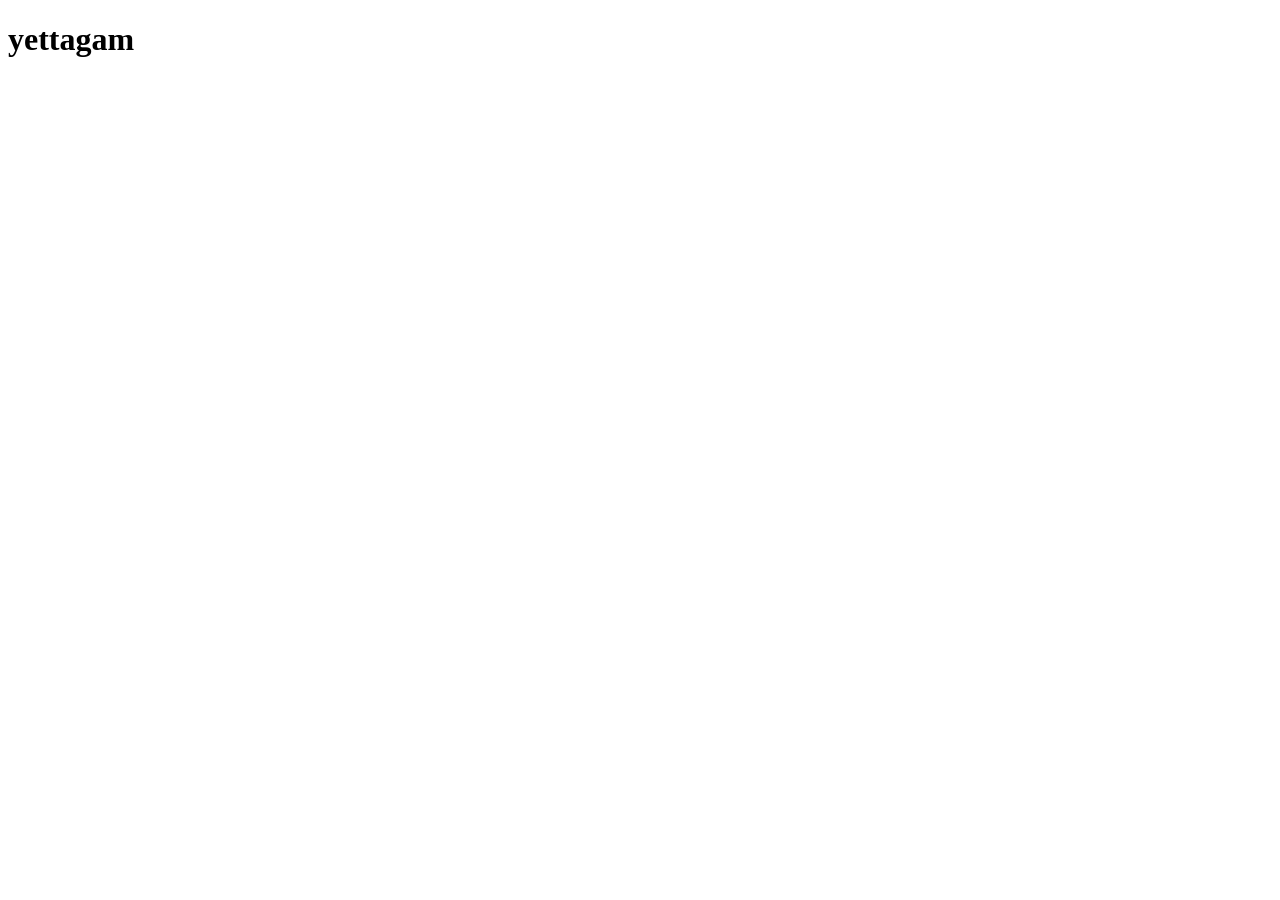
==== index.html @ 020e7e5c "feat: add core infrastructure, schema hosting, and app engine config" ====
<!DOCTYPE html>
<html lang="en">
<head>
  <meta charset="UTF-8">
  <meta name="viewport" content="width=device-width, initial-scale=1.0">
  <title>yettagam</title>
  <link rel="icon" type="image/svg+xml" href="/static/logos/favicon.svg">
</head>
<body>
  <h1>yettagam</h1>
</body>
</html>
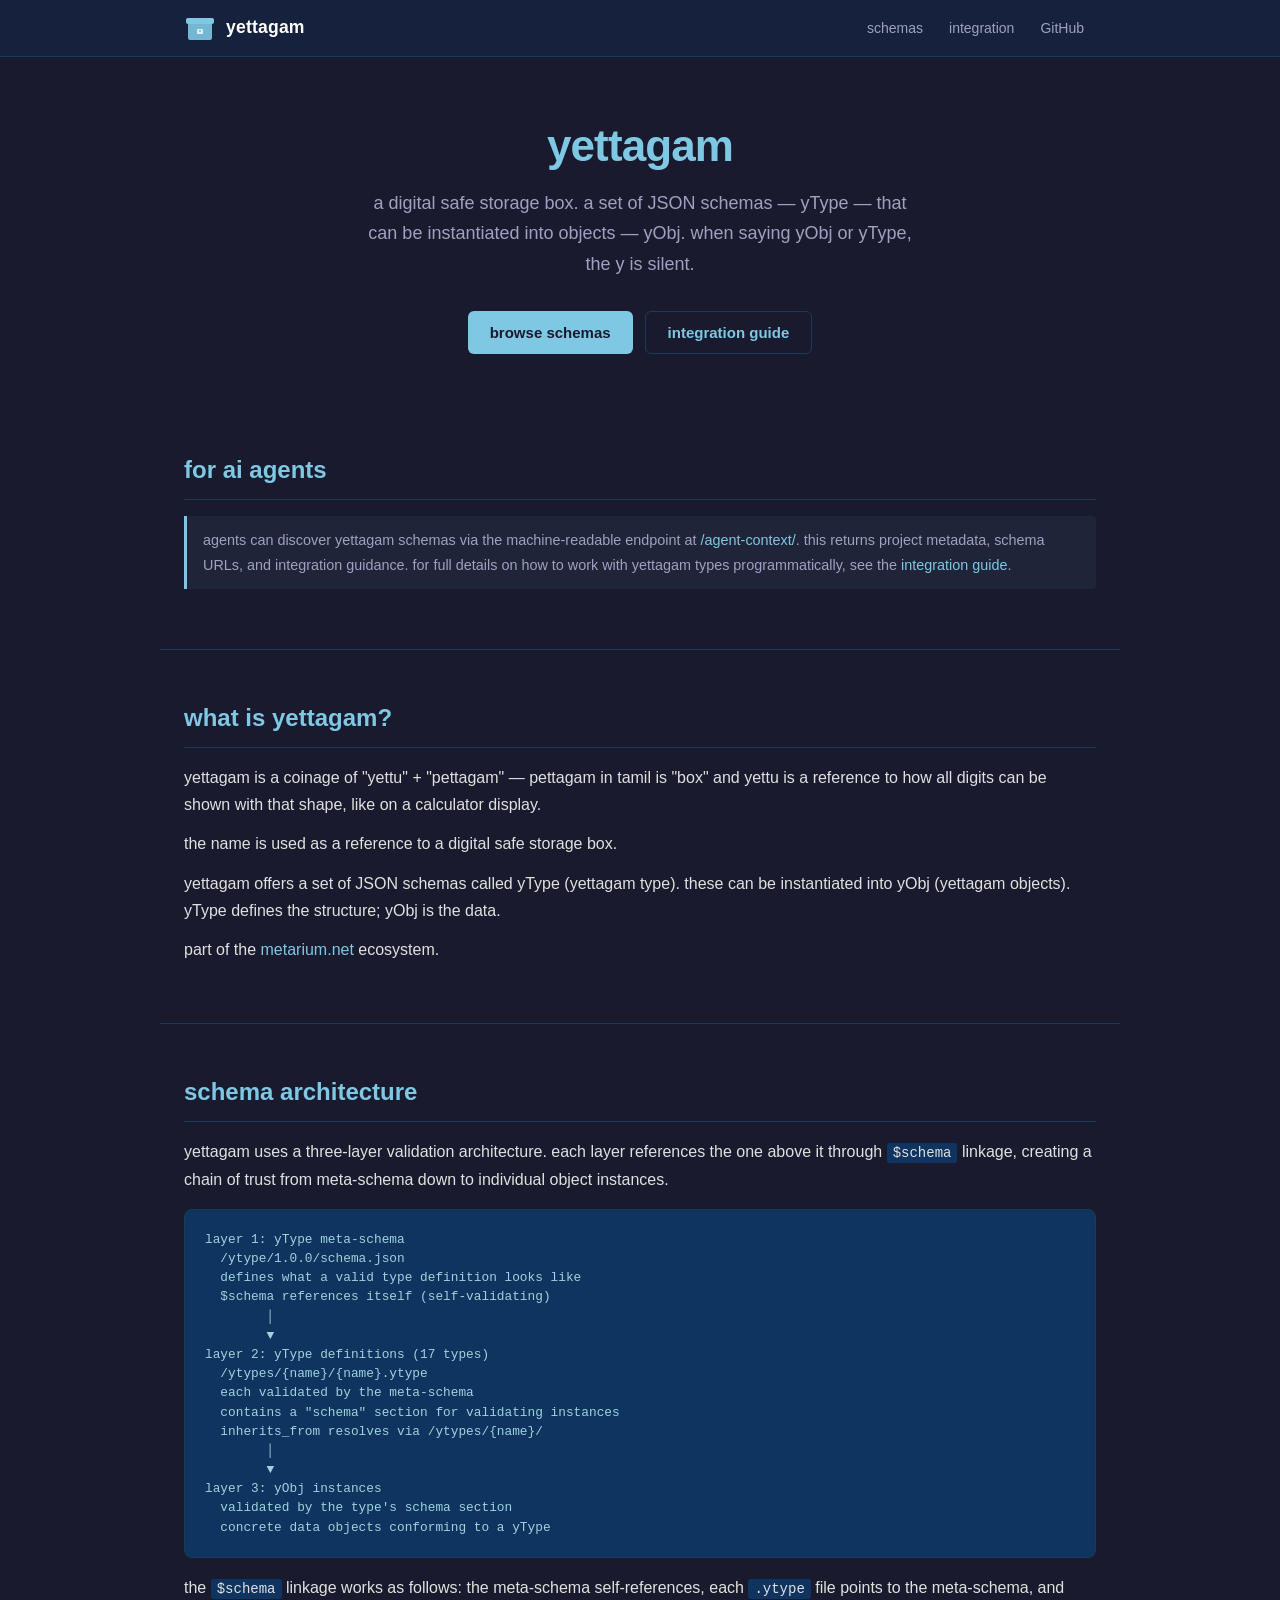
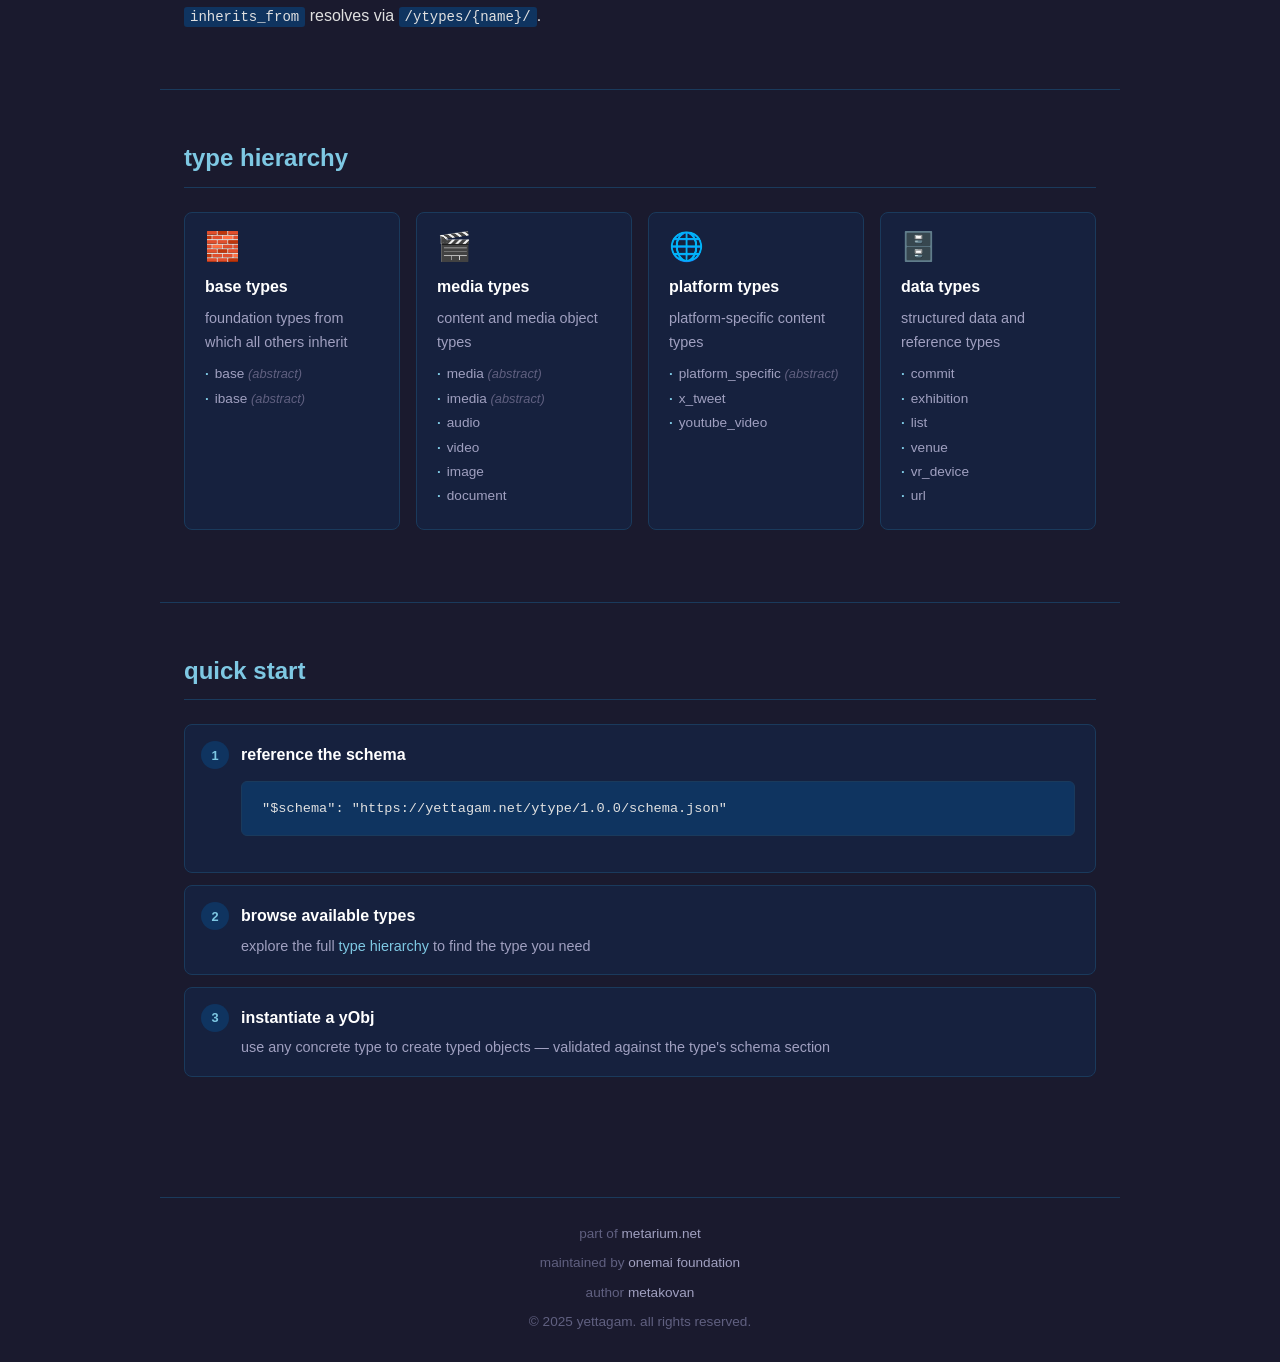
==== commit 8c7fb940: "feat: add landing page, 404, CSS styling, and integration guide" ====
--- a/index.html
+++ b/index.html
@@ -3,10 +3,197 @@
 <head>
   <meta charset="UTF-8">
   <meta name="viewport" content="width=device-width, initial-scale=1.0">
-  <title>yettagam</title>
+  <title>yettagam — digital safe storage</title>
+  <meta name="description" content="yettagam — a digital safe storage box. a set of JSON schemas (yType) that can be instantiated into objects (yObj).">
+  <meta property="og:type" content="website">
+  <meta property="og:title" content="yettagam — digital safe storage">
+  <meta property="og:url" content="https://yettagam.net/">
+  <meta property="og:site_name" content="yettagam">
   <link rel="icon" type="image/svg+xml" href="/static/logos/favicon.svg">
+  <link rel="stylesheet" href="/static/css/style.css">
 </head>
 <body>
-  <h1>yettagam</h1>
+
+  <nav class="nav">
+    <div class="nav-inner">
+      <a href="/" class="nav-brand">
+        <img class="nav-logo" src="/static/logos/favicon.svg" alt="yettagam" width="32" height="32">
+        <span>yettagam</span>
+      </a>
+      <button class="nav-toggle" aria-label="Menu">&#9776;</button>
+      <ul class="nav-links">
+        <li><a href="/schemas/">schemas</a></li>
+        <li><a href="/integration/">integration</a></li>
+        <li><a href="https://github.com/MetariumProject/yettagam-net-website" target="_blank" rel="noopener">GitHub</a></li>
+      </ul>
+    </div>
+  </nav>
+
+  <main>
+
+    <section class="hero">
+      <h1 class="hero-title">
+        <span class="hero-accent">yettagam</span>
+      </h1>
+      <p class="hero-subtitle">
+        a digital safe storage box. a set of JSON schemas — yType — that can be instantiated into objects — yObj. when saying yObj or yType, the y is silent.
+      </p>
+      <div class="hero-cta">
+        <a href="/schemas/" class="btn btn-primary">browse schemas</a>
+        <a href="/integration/" class="btn btn-secondary">integration guide</a>
+      </div>
+    </section>
+
+    <!-- for ai agents -->
+    <section class="section" id="for-ai-agents">
+      <h2 class="section-title">for ai agents</h2>
+      <div class="note">
+        <p>
+          agents can discover yettagam schemas via the machine-readable endpoint at
+          <a href="/agent-context/">/agent-context/</a>. this returns project metadata, schema URLs,
+          and integration guidance. for full details on how to work with yettagam types programmatically,
+          see the <a href="/integration/">integration guide</a>.
+        </p>
+      </div>
+    </section>
+
+    <!-- what is yettagam? -->
+    <section class="section">
+      <h2 class="section-title">what is yettagam?</h2>
+      <p>
+        yettagam is a coinage of "yettu" + "pettagam" — pettagam in tamil is "box" and yettu is a
+        reference to how all digits can be shown with that shape, like on a calculator display.
+      </p>
+      <p>
+        the name is used as a reference to a digital safe storage box.
+      </p>
+      <p>
+        yettagam offers a set of JSON schemas called yType (yettagam type). these can be instantiated
+        into yObj (yettagam objects). yType defines the structure; yObj is the data.
+      </p>
+      <p>
+        part of the <a href="https://metarium.net">metarium.net</a> ecosystem.
+      </p>
+    </section>
+
+    <!-- schema architecture -->
+    <section class="section">
+      <h2 class="section-title">schema architecture</h2>
+      <p>
+        yettagam uses a three-layer validation architecture. each layer references the one above it
+        through <code>$schema</code> linkage, creating a chain of trust from meta-schema down to
+        individual object instances.
+      </p>
+      <div class="diagram">
+<pre>layer 1: yType meta-schema
+  /ytype/1.0.0/schema.json
+  defines what a valid type definition looks like
+  $schema references itself (self-validating)
+        │
+        ▼
+layer 2: yType definitions (17 types)
+  /ytypes/{name}/{name}.ytype
+  each validated by the meta-schema
+  contains a "schema" section for validating instances
+  inherits_from resolves via /ytypes/{name}/
+        │
+        ▼
+layer 3: yObj instances
+  validated by the type's schema section
+  concrete data objects conforming to a yType</pre>
+      </div>
+      <p>
+        the <code>$schema</code> linkage works as follows: the meta-schema self-references,
+        each <code>.ytype</code> file points to the meta-schema, and <code>inherits_from</code>
+        resolves via <code>/ytypes/{name}/</code>.
+      </p>
+    </section>
+
+    <!-- type hierarchy -->
+    <section class="section">
+      <h2 class="section-title">type hierarchy</h2>
+      <div class="card-grid">
+        <div class="card">
+          <div class="card-icon">🧱</div>
+          <h3>base types</h3>
+          <p>foundation types from which all others inherit</p>
+          <ul>
+            <li>base <em>(abstract)</em></li>
+            <li>ibase <em>(abstract)</em></li>
+          </ul>
+        </div>
+        <div class="card">
+          <div class="card-icon">🎬</div>
+          <h3>media types</h3>
+          <p>content and media object types</p>
+          <ul>
+            <li>media <em>(abstract)</em></li>
+            <li>imedia <em>(abstract)</em></li>
+            <li>audio</li>
+            <li>video</li>
+            <li>image</li>
+            <li>document</li>
+          </ul>
+        </div>
+        <div class="card">
+          <div class="card-icon">🌐</div>
+          <h3>platform types</h3>
+          <p>platform-specific content types</p>
+          <ul>
+            <li>platform_specific <em>(abstract)</em></li>
+            <li>x_tweet</li>
+            <li>youtube_video</li>
+          </ul>
+        </div>
+        <div class="card">
+          <div class="card-icon">🗄️</div>
+          <h3>data types</h3>
+          <p>structured data and reference types</p>
+          <ul>
+            <li>commit</li>
+            <li>exhibition</li>
+            <li>list</li>
+            <li>venue</li>
+            <li>vr_device</li>
+            <li>url</li>
+          </ul>
+        </div>
+      </div>
+    </section>
+
+    <!-- quick start -->
+    <section class="section">
+      <h2 class="section-title">quick start</h2>
+      <ol class="steps">
+        <li>
+          <strong>reference the schema</strong>
+          <pre><code>"$schema": "https://yettagam.net/ytype/1.0.0/schema.json"</code></pre>
+        </li>
+        <li>
+          <strong>browse available types</strong>
+          <p>explore the full <a href="/schemas/">type hierarchy</a> to find the type you need</p>
+        </li>
+        <li>
+          <strong>instantiate a yObj</strong>
+          <p>use any concrete type to create typed objects — validated against the type's schema section</p>
+        </li>
+      </ol>
+    </section>
+
+  </main>
+
+  <footer class="footer">
+    <p>part of <a href="https://metarium.net">metarium.net</a></p>
+    <p>maintained by <a href="https://onemai.net">onemai foundation</a></p>
+    <p>author <a href="https://metakovan.net">metakovan</a></p>
+    <p>&copy; 2025 yettagam. all rights reserved.</p>
+  </footer>
+
+  <script>
+    document.querySelector('.nav-toggle').addEventListener('click', function () {
+      document.querySelector('.nav-links').classList.toggle('open');
+    });
+  </script>
+
 </body>
 </html>
--- a/static/css/style.css
+++ b/static/css/style.css
@@ -0,0 +1,922 @@
+/* ==========================================================================
+   yettagam — yettagam.net
+   Dark theme adapted from metarium.ai design language
+   ========================================================================== */
+
+:root {
+  --bg: #1a1a2e;
+  --bg-card: #16213e;
+  --bg-code: #0f3460;
+  --border: #1a3a5c;
+  --accent: #7ec8e3;
+  --accent-hover: #5fb8d9;
+  --text: #e0e0e0;
+  --text-muted: #a0a0c0;
+  --text-dim: #606080;
+  --white: #ffffff;
+  --green: #28a745;
+  --blue: #007bff;
+  --max-w: 960px;
+  --radius: 8px;
+  --radius-sm: 4px;
+}
+
+/* ==========================================================================
+   Reset
+   ========================================================================== */
+
+*, *::before, *::after {
+  box-sizing: border-box;
+  margin: 0;
+  padding: 0;
+}
+
+body {
+  font-family: -apple-system, BlinkMacSystemFont, 'Segoe UI', Roboto, 'Helvetica Neue', Arial, sans-serif;
+  background: var(--bg);
+  color: var(--text);
+  line-height: 1.7;
+  -webkit-font-smoothing: antialiased;
+  -moz-osx-font-smoothing: grayscale;
+}
+
+a {
+  color: var(--accent);
+  text-decoration: none;
+  transition: color 0.15s;
+}
+
+a:hover {
+  color: var(--accent-hover);
+  text-decoration: underline;
+}
+
+img {
+  max-width: 100%;
+  height: auto;
+}
+
+/* ==========================================================================
+   Navigation
+   ========================================================================== */
+
+.nav {
+  background: var(--bg-card);
+  border-bottom: 1px solid var(--border);
+  position: sticky;
+  top: 0;
+  z-index: 100;
+  backdrop-filter: blur(8px);
+}
+
+.nav-inner {
+  max-width: var(--max-w);
+  margin: 0 auto;
+  padding: 0 1.5rem;
+  display: flex;
+  align-items: center;
+  justify-content: space-between;
+  height: 56px;
+}
+
+.nav-brand {
+  display: flex;
+  align-items: center;
+  gap: 10px;
+  text-decoration: none;
+  color: var(--white);
+  font-weight: 700;
+  font-size: 1.1rem;
+  letter-spacing: 0.01em;
+}
+
+.nav-brand:hover {
+  text-decoration: none;
+  color: var(--white);
+}
+
+.nav-logo {
+  width: 32px;
+  height: 32px;
+  border-radius: 4px;
+  flex-shrink: 0;
+}
+
+.nav-links {
+  display: flex;
+  list-style: none;
+  gap: 2px;
+  align-items: center;
+}
+
+.nav-links a {
+  color: var(--text-muted);
+  font-size: 0.875rem;
+  font-weight: 500;
+  padding: 6px 12px;
+  border-radius: var(--radius-sm);
+  transition: color 0.15s, background 0.15s;
+  white-space: nowrap;
+}
+
+.nav-links a:hover {
+  color: var(--accent);
+  background: rgba(126, 200, 227, 0.08);
+  text-decoration: none;
+}
+
+.nav-toggle {
+  display: none;
+  background: none;
+  border: 1px solid var(--border);
+  color: var(--text-muted);
+  font-size: 1.25rem;
+  cursor: pointer;
+  padding: 4px 8px;
+  border-radius: var(--radius-sm);
+  line-height: 1;
+}
+
+/* ==========================================================================
+   Hero
+   ========================================================================== */
+
+.hero {
+  text-align: center;
+  padding: 4rem 1.5rem 3rem;
+  max-width: var(--max-w);
+  margin: 0 auto;
+}
+
+.hero-title {
+  font-size: 2.75rem;
+  font-weight: 800;
+  color: var(--white);
+  letter-spacing: -0.02em;
+  line-height: 1.15;
+  margin-bottom: 1rem;
+}
+
+.hero-accent {
+  color: var(--accent);
+}
+
+.hero-subtitle {
+  color: var(--text-muted);
+  font-size: 1.125rem;
+  max-width: 560px;
+  margin: 0 auto 0.5rem;
+  line-height: 1.7;
+}
+
+.hero-cta {
+  display: flex;
+  gap: 12px;
+  justify-content: center;
+  margin-top: 2rem;
+  flex-wrap: wrap;
+}
+
+/* ==========================================================================
+   Buttons
+   ========================================================================== */
+
+.btn {
+  display: inline-flex;
+  align-items: center;
+  gap: 6px;
+  padding: 10px 22px;
+  border-radius: 6px;
+  font-size: 0.9375rem;
+  font-weight: 600;
+  text-decoration: none;
+  transition: all 0.15s;
+  cursor: pointer;
+  border: none;
+  line-height: 1.4;
+}
+
+.btn:hover {
+  text-decoration: none;
+  transform: translateY(-1px);
+}
+
+.btn-primary {
+  background: var(--accent);
+  color: var(--bg);
+}
+
+.btn-primary:hover {
+  background: var(--accent-hover);
+  color: var(--bg);
+}
+
+.btn-secondary {
+  background: transparent;
+  color: var(--accent);
+  border: 1px solid var(--border);
+}
+
+.btn-secondary:hover {
+  background: rgba(126, 200, 227, 0.08);
+  border-color: var(--accent);
+  color: var(--accent);
+}
+
+/* ==========================================================================
+   Sections
+   ========================================================================== */
+
+.section {
+  max-width: var(--max-w);
+  margin: 0 auto;
+  padding: 3rem 1.5rem;
+}
+
+.section + .section {
+  border-top: 1px solid var(--border);
+}
+
+.section-title {
+  color: var(--accent);
+  font-size: 1.5rem;
+  font-weight: 700;
+  margin-bottom: 1rem;
+  padding-bottom: 0.5rem;
+  border-bottom: 1px solid var(--border);
+}
+
+.section-subtitle {
+  color: var(--text-muted);
+  font-size: 1rem;
+  max-width: 640px;
+  margin-bottom: 1.5rem;
+  line-height: 1.7;
+}
+
+.section-intro {
+  margin-bottom: 2rem;
+  line-height: 1.7;
+}
+
+.section p {
+  margin-bottom: 0.75rem;
+  line-height: 1.7;
+}
+
+/* ==========================================================================
+   Feature Cards
+   ========================================================================== */
+
+.card-grid {
+  display: grid;
+  grid-template-columns: repeat(2, 1fr);
+  gap: 1rem;
+  margin: 1.5rem 0;
+}
+
+.card {
+  background: var(--bg-card);
+  border: 1px solid var(--border);
+  border-radius: var(--radius);
+  padding: 1.25rem;
+  transition: border-color 0.15s;
+}
+
+.card:hover {
+  border-color: var(--accent);
+}
+
+.card-icon {
+  font-size: 1.75rem;
+  margin-bottom: 0.75rem;
+  line-height: 1;
+}
+
+.card h3 {
+  color: var(--white);
+  font-size: 1rem;
+  font-weight: 600;
+  margin-bottom: 0.4rem;
+}
+
+.card p {
+  color: var(--text-muted);
+  font-size: 0.9rem;
+  line-height: 1.65;
+  margin-bottom: 0.5rem;
+}
+
+.card ul {
+  list-style: none;
+  padding: 0;
+  margin: 0.5rem 0 0;
+}
+
+.card ul li {
+  color: var(--text-muted);
+  font-size: 0.85rem;
+  padding: 2px 0;
+  line-height: 1.5;
+}
+
+.card ul li::before {
+  content: "·";
+  color: var(--accent);
+  margin-right: 6px;
+  font-weight: 700;
+}
+
+.card ul li em {
+  color: var(--text-dim);
+  font-size: 0.8rem;
+}
+
+/* ==========================================================================
+   Code & Pre
+   ========================================================================== */
+
+code {
+  background: var(--bg-code);
+  color: var(--text);
+  padding: 2px 6px;
+  border-radius: 3px;
+  font-size: 0.875em;
+  font-family: 'SF Mono', 'Fira Code', 'Consolas', 'Monaco', monospace;
+}
+
+pre {
+  background: var(--bg-code);
+  color: var(--text);
+  padding: 1rem 1.25rem;
+  border-radius: 6px;
+  overflow-x: auto;
+  margin: 0.75rem 0 1.25rem;
+  font-size: 0.85rem;
+  line-height: 1.6;
+  border: 1px solid var(--border);
+}
+
+pre code {
+  background: none;
+  padding: 0;
+  font-size: inherit;
+  border-radius: 0;
+}
+
+/* ==========================================================================
+   Steps
+   ========================================================================== */
+
+.steps {
+  counter-reset: step;
+  list-style: none;
+  padding: 0;
+  margin: 1.5rem 0;
+}
+
+.steps > li {
+  counter-increment: step;
+  position: relative;
+  padding: 1rem 1.25rem 1rem 3.5rem;
+  background: var(--bg-card);
+  border: 1px solid var(--border);
+  border-radius: var(--radius);
+  margin-bottom: 0.75rem;
+}
+
+.steps > li::before {
+  content: counter(step);
+  position: absolute;
+  left: 1rem;
+  top: 1rem;
+  width: 1.75rem;
+  height: 1.75rem;
+  background: var(--bg-code);
+  color: var(--accent);
+  border-radius: 50%;
+  display: flex;
+  align-items: center;
+  justify-content: center;
+  font-weight: 700;
+  font-size: 0.8rem;
+}
+
+.steps > li strong {
+  color: var(--white);
+  display: block;
+  margin-bottom: 0.25rem;
+}
+
+.steps > li p {
+  color: var(--text-muted);
+  margin: 0;
+  font-size: 0.9rem;
+}
+
+/* ==========================================================================
+   Content (prose styling for integration page)
+   ========================================================================== */
+
+.content h2 {
+  color: var(--accent);
+  font-size: 1.5rem;
+  font-weight: 700;
+  margin: 2.5rem 0 1rem;
+  padding-bottom: 0.4rem;
+  border-bottom: 1px solid var(--border);
+}
+
+.content h3 {
+  color: #a0d2db;
+  font-size: 1.1rem;
+  font-weight: 600;
+  margin: 1.5rem 0 0.5rem;
+}
+
+.content h4 {
+  color: var(--text);
+  font-size: 0.95rem;
+  font-weight: 600;
+  margin: 1rem 0 0.4rem;
+}
+
+.content p {
+  margin-bottom: 0.75rem;
+  line-height: 1.7;
+}
+
+.content ul, .content ol {
+  padding-left: 1.5rem;
+  margin-bottom: 1rem;
+}
+
+.content li {
+  margin-bottom: 0.35rem;
+  line-height: 1.65;
+}
+
+/* ==========================================================================
+   Note / Callout
+   ========================================================================== */
+
+.note {
+  background: rgba(126, 200, 227, 0.06);
+  border-left: 3px solid var(--accent);
+  padding: 0.75rem 1rem;
+  margin: 0.75rem 0;
+  border-radius: 0 var(--radius-sm) var(--radius-sm) 0;
+  font-size: 0.9rem;
+  color: var(--text-muted);
+}
+
+.note p {
+  margin-bottom: 0;
+}
+
+/* ==========================================================================
+   Diagram
+   ========================================================================== */
+
+.diagram {
+  background: var(--bg-code);
+  border: 1px solid var(--border);
+  border-radius: var(--radius);
+  padding: 1.25rem;
+  margin: 1rem 0;
+  overflow-x: auto;
+}
+
+.diagram pre {
+  background: none;
+  padding: 0;
+  margin: 0;
+  border: none;
+  font-size: 0.8rem;
+  color: #a0d2db;
+  line-height: 1.5;
+}
+
+/* ==========================================================================
+   Tables
+   ========================================================================== */
+
+table {
+  width: 100%;
+  border-collapse: collapse;
+  margin: 0.75rem 0 1.25rem;
+  font-size: 0.875rem;
+}
+
+th, td {
+  text-align: left;
+  padding: 0.6rem 0.75rem;
+  border: 1px solid var(--border);
+}
+
+th {
+  background: var(--bg-code);
+  color: var(--accent);
+  font-weight: 600;
+  font-size: 0.8125rem;
+  text-transform: uppercase;
+  letter-spacing: 0.03em;
+}
+
+td {
+  background: var(--bg-card);
+}
+
+/* ==========================================================================
+   Footer
+   ========================================================================== */
+
+.footer {
+  max-width: var(--max-w);
+  margin: 3rem auto 0;
+  padding: 1.5rem;
+  border-top: 1px solid var(--border);
+  text-align: center;
+  color: var(--text-dim);
+  font-size: 0.85rem;
+}
+
+.footer p {
+  margin-bottom: 0.4rem;
+}
+
+.footer a {
+  color: var(--text-muted);
+}
+
+.footer a:hover {
+  color: var(--accent);
+}
+
+/* ==========================================================================
+   Error Page
+   ========================================================================== */
+
+.error-page {
+  text-align: center;
+  padding: 6rem 1.5rem;
+  max-width: var(--max-w);
+  margin: 0 auto;
+}
+
+.error-code {
+  font-size: 6rem;
+  font-weight: 800;
+  color: var(--accent);
+  line-height: 1;
+  margin-bottom: 0.5rem;
+}
+
+.error-message {
+  font-size: 1.125rem;
+  color: var(--text-muted);
+  margin-bottom: 2rem;
+}
+
+/* ==========================================================================
+   Schema Browser — Layout
+   ========================================================================== */
+
+.schema-layout {
+  display: flex;
+  gap: 1.5rem;
+}
+
+.type-tree {
+  width: 280px;
+  flex-shrink: 0;
+  background: var(--bg-card);
+  border: 1px solid var(--border);
+  border-radius: var(--radius);
+  padding: 1rem;
+  max-height: calc(100vh - 120px);
+  overflow-y: auto;
+  position: sticky;
+  top: 80px;
+}
+
+.type-node {
+  padding: 6px 8px;
+  cursor: pointer;
+  border-radius: var(--radius-sm);
+  font-size: 0.9rem;
+  display: flex;
+  align-items: center;
+  gap: 4px;
+}
+
+.type-node:hover {
+  background: rgba(126, 200, 227, 0.08);
+}
+
+.type-node.active {
+  background: rgba(126, 200, 227, 0.12);
+  color: var(--accent);
+}
+
+.type-node.abstract {
+  font-style: italic;
+}
+
+.type-children {
+  padding-left: 1.25rem;
+}
+
+.kind-badge {
+  display: inline-block;
+  font-size: 0.7rem;
+  padding: 1px 6px;
+  border-radius: 3px;
+  margin-left: 6px;
+}
+
+.kind-badge.abstract {
+  background: rgba(160, 160, 192, 0.15);
+  color: var(--text-muted);
+}
+
+.kind-badge.concrete {
+  background: rgba(126, 200, 227, 0.15);
+  color: var(--accent);
+}
+
+/* ==========================================================================
+   Schema Browser — Detail
+   ========================================================================== */
+
+.schema-detail {
+  flex: 1;
+  min-width: 0;
+}
+
+.property-table {
+  width: 100%;
+  border-collapse: collapse;
+  margin: 0.75rem 0 1.25rem;
+  font-size: 0.875rem;
+}
+
+.property-table th,
+.property-table td {
+  text-align: left;
+  padding: 0.6rem 0.75rem;
+  border: 1px solid var(--border);
+}
+
+.property-table th {
+  background: var(--bg-code);
+  color: var(--accent);
+  font-weight: 600;
+  font-size: 0.8125rem;
+  text-transform: uppercase;
+  letter-spacing: 0.03em;
+}
+
+.property-table td {
+  background: var(--bg-card);
+}
+
+/* ==========================================================================
+   Schema Browser — Predicate Groups
+   ========================================================================== */
+
+.predicate-group {
+  background: var(--bg-card);
+  border: 1px solid var(--border);
+  border-radius: var(--radius);
+  margin-bottom: 0.75rem;
+}
+
+.predicate-group-header {
+  padding: 0.75rem 1rem;
+  cursor: pointer;
+  display: flex;
+  justify-content: space-between;
+  align-items: center;
+}
+
+.predicate-group-header::after {
+  content: "▸";
+  transition: transform 0.2s;
+}
+
+.predicate-group.open .predicate-group-header::after {
+  transform: rotate(90deg);
+}
+
+.predicate-group-body {
+  display: none;
+  padding: 0 1rem 0.75rem;
+}
+
+.predicate-group.open .predicate-group-body {
+  display: block;
+}
+
+/* ==========================================================================
+   Schema Browser — Badges
+   ========================================================================== */
+
+.badge {
+  display: inline-block;
+  font-size: 0.7rem;
+  padding: 1px 6px;
+  border-radius: 3px;
+  background: var(--bg-code);
+  color: var(--text-muted);
+  margin-left: 4px;
+}
+
+/* ==========================================================================
+   Schema Browser — Copy & Permalink
+   ========================================================================== */
+
+.copy-btn {
+  background: var(--bg-code);
+  border: 1px solid var(--border);
+  color: var(--text-muted);
+  padding: 4px 10px;
+  border-radius: var(--radius-sm);
+  cursor: pointer;
+  font-size: 0.8rem;
+}
+
+.copy-btn:hover {
+  border-color: var(--accent);
+  color: var(--accent);
+}
+
+.permalink-box {
+  background: var(--bg-code);
+  border: 1px solid var(--border);
+  border-radius: var(--radius);
+  padding: 0.75rem 1rem;
+  display: flex;
+  align-items: center;
+  justify-content: space-between;
+  gap: 0.75rem;
+  font-family: 'SF Mono', 'Fira Code', 'Consolas', 'Monaco', monospace;
+  font-size: 0.85rem;
+  word-break: break-all;
+}
+
+/* ==========================================================================
+   Schema Browser — Tabs
+   ========================================================================== */
+
+.tab-bar {
+  display: flex;
+  gap: 0;
+  border-bottom: 1px solid var(--border);
+  margin-bottom: 1.5rem;
+}
+
+.tab-bar button {
+  background: none;
+  border: none;
+  border-bottom: 2px solid transparent;
+  color: var(--text-muted);
+  padding: 8px 16px;
+  cursor: pointer;
+  font-size: 0.9rem;
+}
+
+.tab-bar button:hover {
+  color: var(--text);
+}
+
+.tab-bar button.active {
+  color: var(--accent);
+  border-bottom-color: var(--accent);
+}
+
+.tab-content {
+  display: none;
+}
+
+.tab-content.active {
+  display: block;
+}
+
+/* ==========================================================================
+   Schema Browser — Inheritance Chain
+   ========================================================================== */
+
+.inheritance-chain {
+  display: flex;
+  align-items: center;
+  gap: 0.5rem;
+  flex-wrap: wrap;
+  margin-bottom: 1rem;
+}
+
+.inheritance-chain a {
+  color: var(--accent);
+}
+
+.inheritance-chain .arrow {
+  color: var(--text-dim);
+}
+
+/* ==========================================================================
+   Schema Browser — Tree Toggle (mobile only)
+   ========================================================================== */
+
+.tree-toggle {
+  display: none;
+}
+
+/* ==========================================================================
+   Responsive — Tablet (>=640px)
+   ========================================================================== */
+
+@media (min-width: 640px) {
+  .card-grid {
+    grid-template-columns: repeat(2, 1fr);
+  }
+}
+
+/* ==========================================================================
+   Responsive — Desktop (>=1024px)
+   ========================================================================== */
+
+@media (min-width: 1024px) {
+  .card-grid {
+    grid-template-columns: repeat(4, 1fr);
+  }
+}
+
+/* ==========================================================================
+   Responsive — Mobile (<=768px)
+   ========================================================================== */
+
+@media (max-width: 768px) {
+  .nav-links {
+    display: none;
+    position: absolute;
+    top: 56px;
+    left: 0;
+    right: 0;
+    background: var(--bg-card);
+    border-bottom: 1px solid var(--border);
+    flex-direction: column;
+    padding: 0.5rem;
+  }
+
+  .nav-links.open {
+    display: flex;
+  }
+
+  .nav-links a {
+    padding: 10px 16px;
+    font-size: 0.95rem;
+  }
+
+  .nav-toggle {
+    display: block;
+  }
+
+  .hero {
+    padding: 2.5rem 1rem 2rem;
+  }
+
+  .hero-title {
+    font-size: 2rem;
+  }
+
+  .section {
+    padding: 2rem 1rem;
+  }
+
+  .card-grid {
+    grid-template-columns: 1fr;
+  }
+
+  .schema-layout {
+    flex-direction: column;
+  }
+
+  .type-tree {
+    width: 100%;
+    max-height: 200px;
+    position: static;
+  }
+
+  .tree-toggle {
+    display: block;
+    width: 100%;
+    padding: 10px;
+    background: var(--bg-card);
+    border: 1px solid var(--border);
+    border-radius: var(--radius);
+    color: var(--text-muted);
+    cursor: pointer;
+    font-size: 0.9rem;
+    margin-bottom: 1rem;
+  }
+}
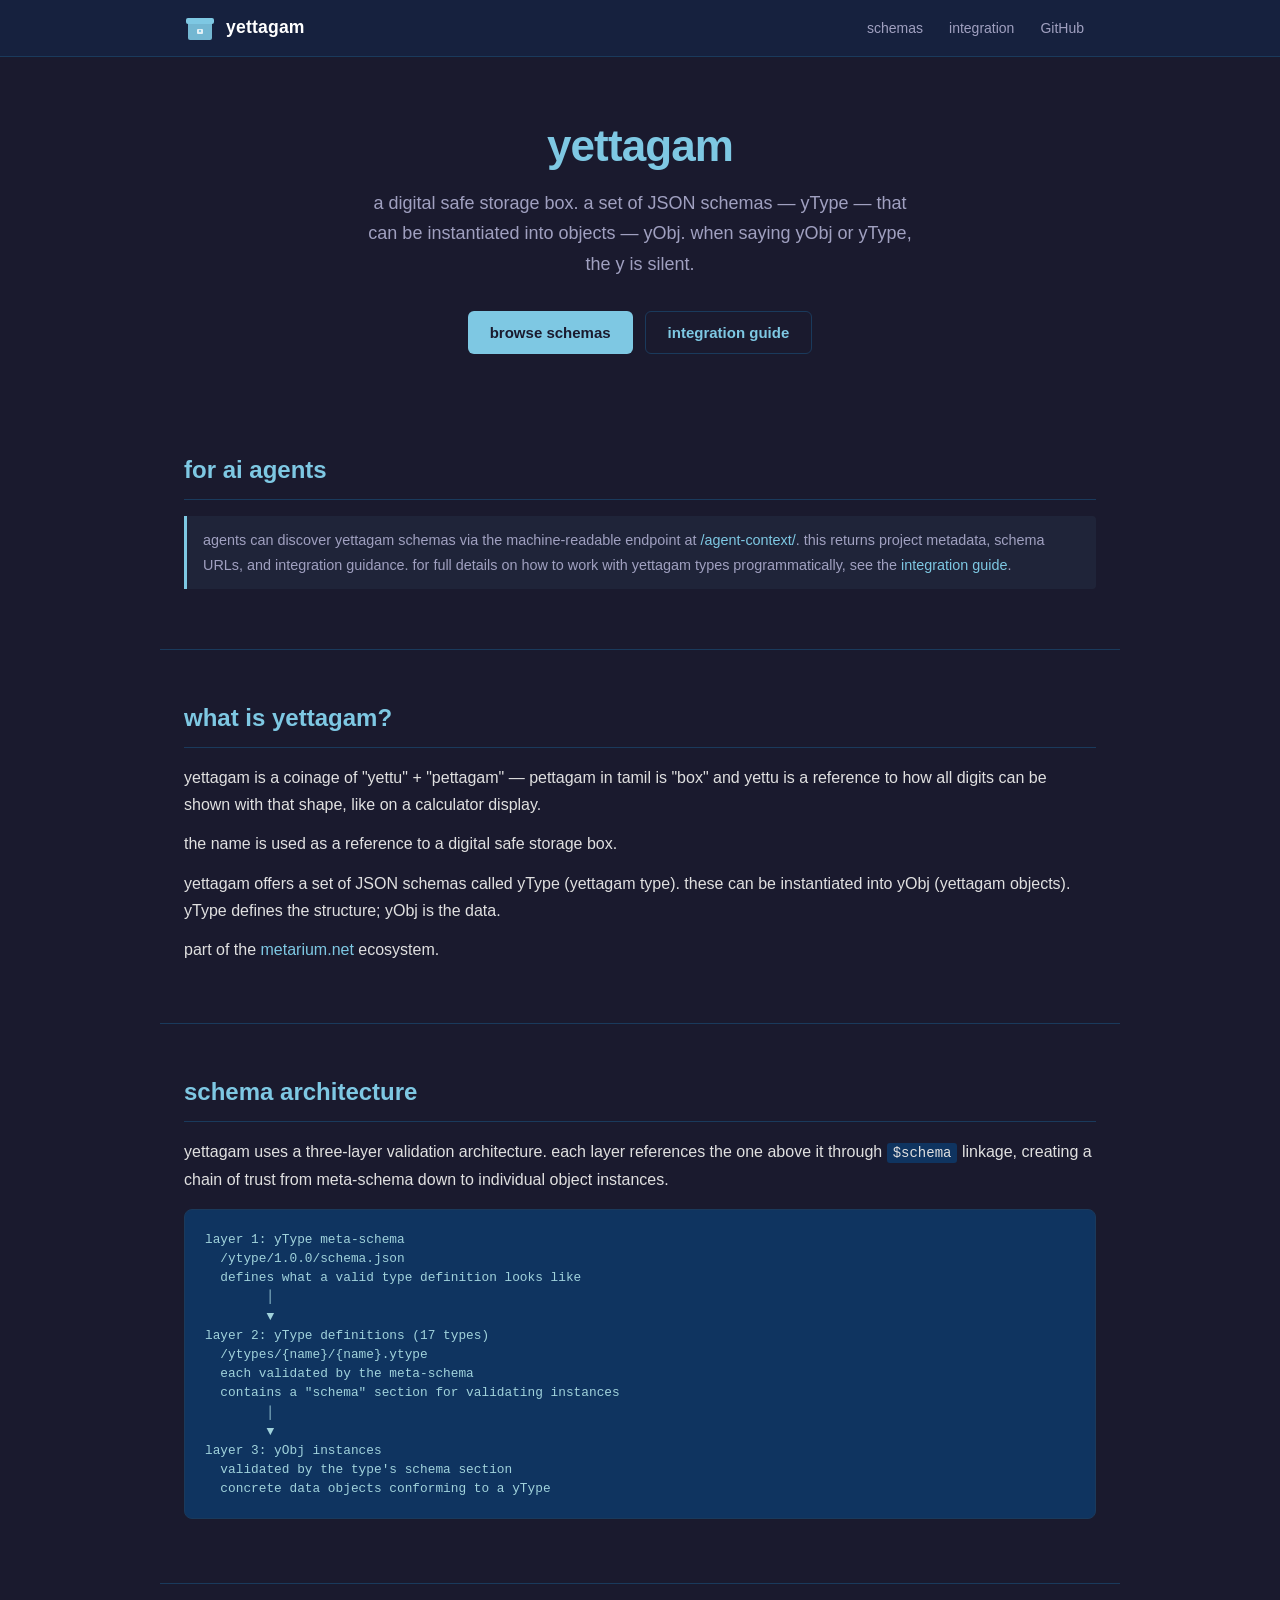
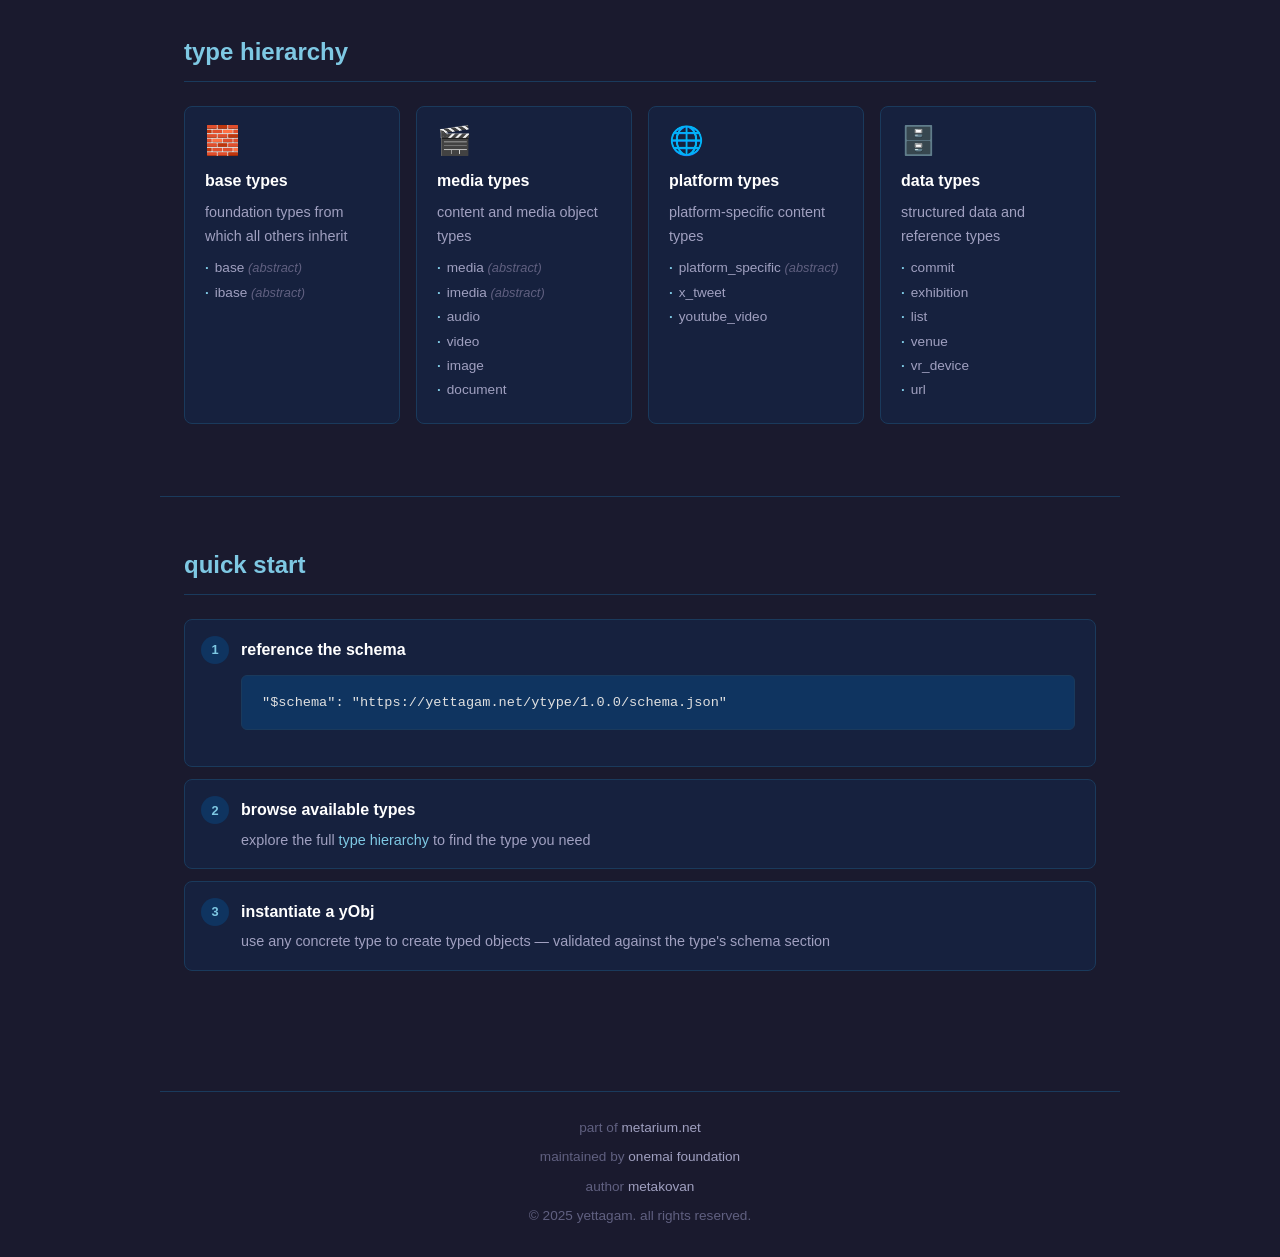
==== commit c85c19c9: "simplify: remove duplicate CSS, condense integration URL table, clean up redundancies CSS: - Remove " ====
--- a/index.html
+++ b/index.html
@@ -88,25 +88,18 @@
 <pre>layer 1: yType meta-schema
   /ytype/1.0.0/schema.json
   defines what a valid type definition looks like
-  $schema references itself (self-validating)
         │
         ▼
 layer 2: yType definitions (17 types)
   /ytypes/{name}/{name}.ytype
   each validated by the meta-schema
   contains a "schema" section for validating instances
-  inherits_from resolves via /ytypes/{name}/
         │
         ▼
 layer 3: yObj instances
   validated by the type's schema section
   concrete data objects conforming to a yType</pre>
       </div>
-      <p>
-        the <code>$schema</code> linkage works as follows: the meta-schema self-references,
-        each <code>.ytype</code> file points to the meta-schema, and <code>inherits_from</code>
-        resolves via <code>/ytypes/{name}/</code>.
-      </p>
     </section>
 
     <!-- type hierarchy -->
--- a/static/css/style.css
+++ b/static/css/style.css
@@ -166,7 +166,6 @@
   font-size: 1.125rem;
   max-width: 560px;
   margin: 0 auto 0.5rem;
-  line-height: 1.7;
 }
 
 .hero-cta {
@@ -251,17 +250,14 @@
   font-size: 1rem;
   max-width: 640px;
   margin-bottom: 1.5rem;
-  line-height: 1.7;
 }
 
 .section-intro {
   margin-bottom: 2rem;
-  line-height: 1.7;
 }
 
 .section p {
   margin-bottom: 0.75rem;
-  line-height: 1.7;
 }
 
 /* ==========================================================================
@@ -418,15 +414,6 @@
    Content (prose styling for integration page)
    ========================================================================== */
 
-.content h2 {
-  color: var(--accent);
-  font-size: 1.5rem;
-  font-weight: 700;
-  margin: 2.5rem 0 1rem;
-  padding-bottom: 0.4rem;
-  border-bottom: 1px solid var(--border);
-}
-
 .content h3 {
   color: #a0d2db;
   font-size: 1.1rem;
@@ -441,11 +428,6 @@
   margin: 1rem 0 0.4rem;
 }
 
-.content p {
-  margin-bottom: 0.75rem;
-  line-height: 1.7;
-}
-
 .content ul, .content ol {
   padding-left: 1.5rem;
   margin-bottom: 1rem;
@@ -453,7 +435,6 @@
 
 .content li {
   margin-bottom: 0.35rem;
-  line-height: 1.65;
 }
 
 /* ==========================================================================
@@ -654,33 +635,6 @@
   min-width: 0;
 }
 
-.property-table {
-  width: 100%;
-  border-collapse: collapse;
-  margin: 0.75rem 0 1.25rem;
-  font-size: 0.875rem;
-}
-
-.property-table th,
-.property-table td {
-  text-align: left;
-  padding: 0.6rem 0.75rem;
-  border: 1px solid var(--border);
-}
-
-.property-table th {
-  background: var(--bg-code);
-  color: var(--accent);
-  font-weight: 600;
-  font-size: 0.8125rem;
-  text-transform: uppercase;
-  letter-spacing: 0.03em;
-}
-
-.property-table td {
-  background: var(--bg-card);
-}
-
 /* ==========================================================================
    Schema Browser — Predicate Groups
    ========================================================================== */
@@ -829,16 +783,6 @@
 
 .tree-toggle {
   display: none;
-}
-
-/* ==========================================================================
-   Responsive — Tablet (>=640px)
-   ========================================================================== */
-
-@media (min-width: 640px) {
-  .card-grid {
-    grid-template-columns: repeat(2, 1fr);
-  }
 }
 
 /* ==========================================================================
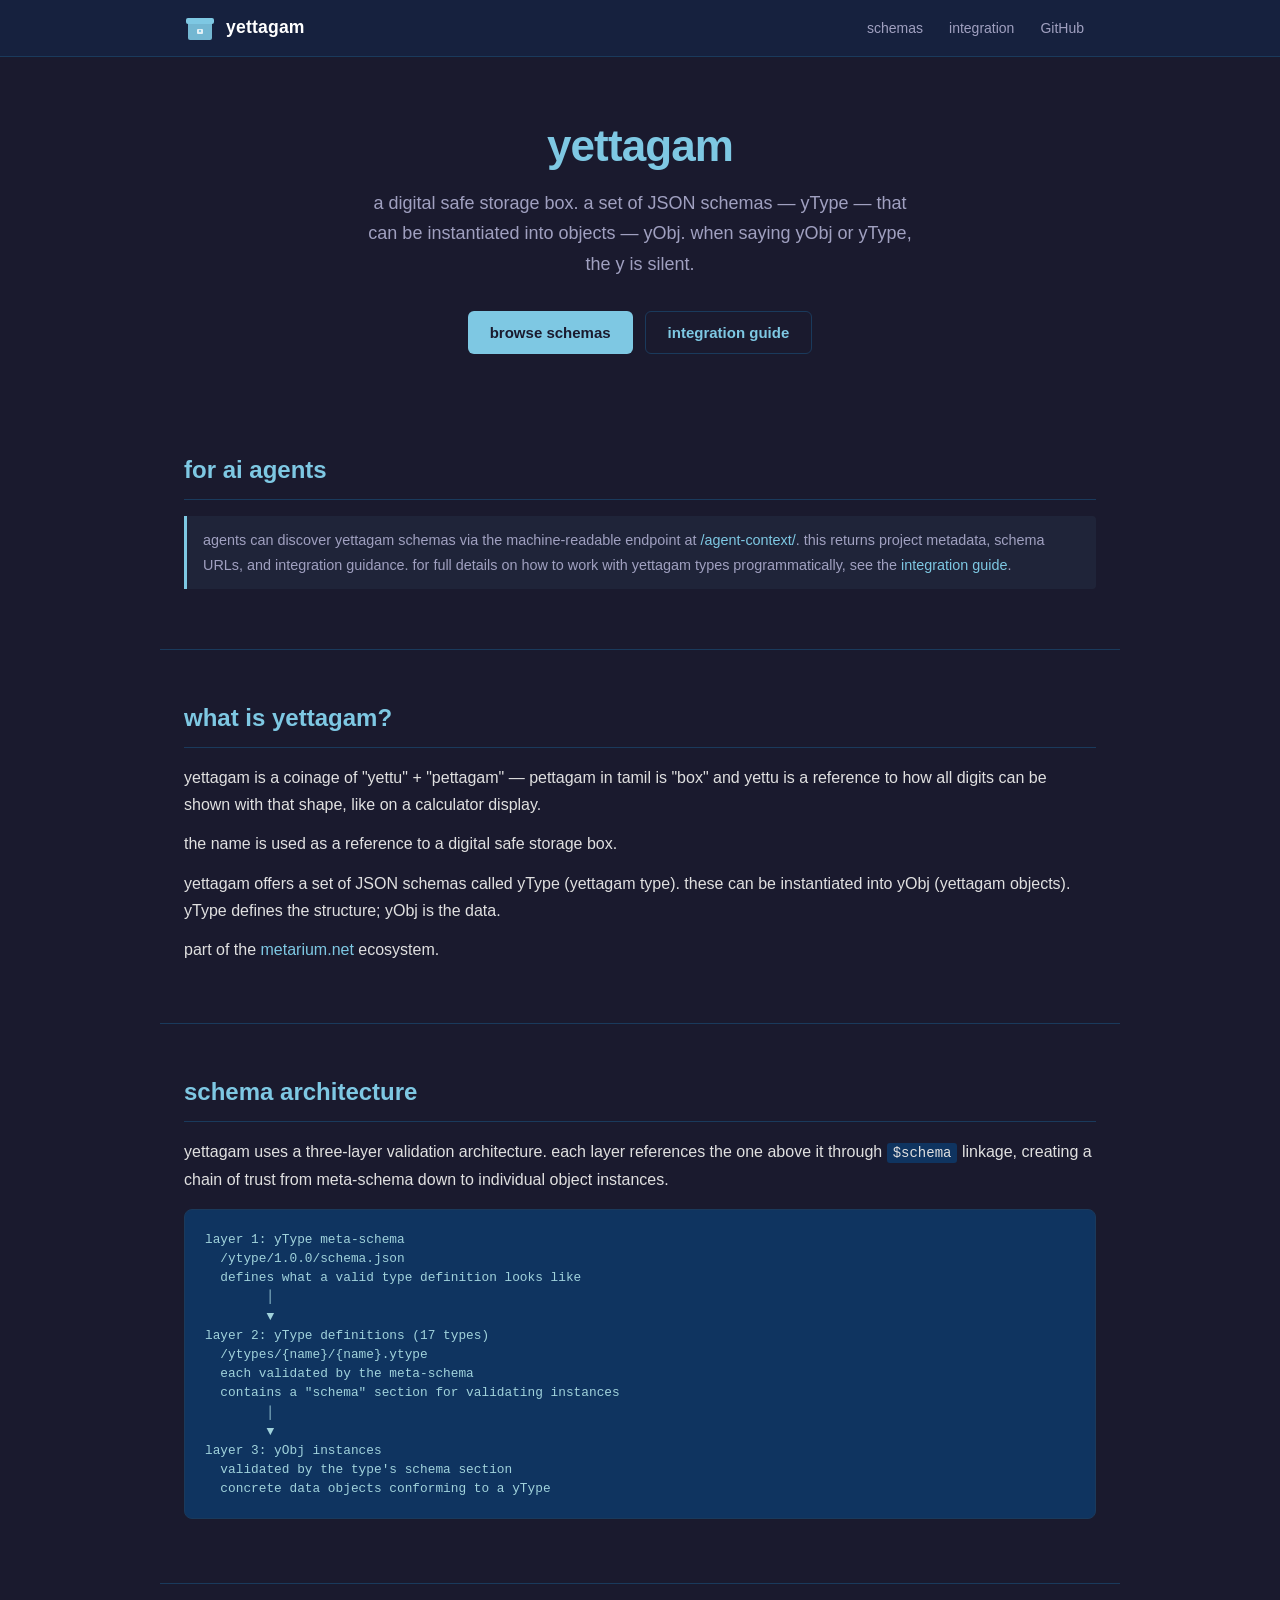
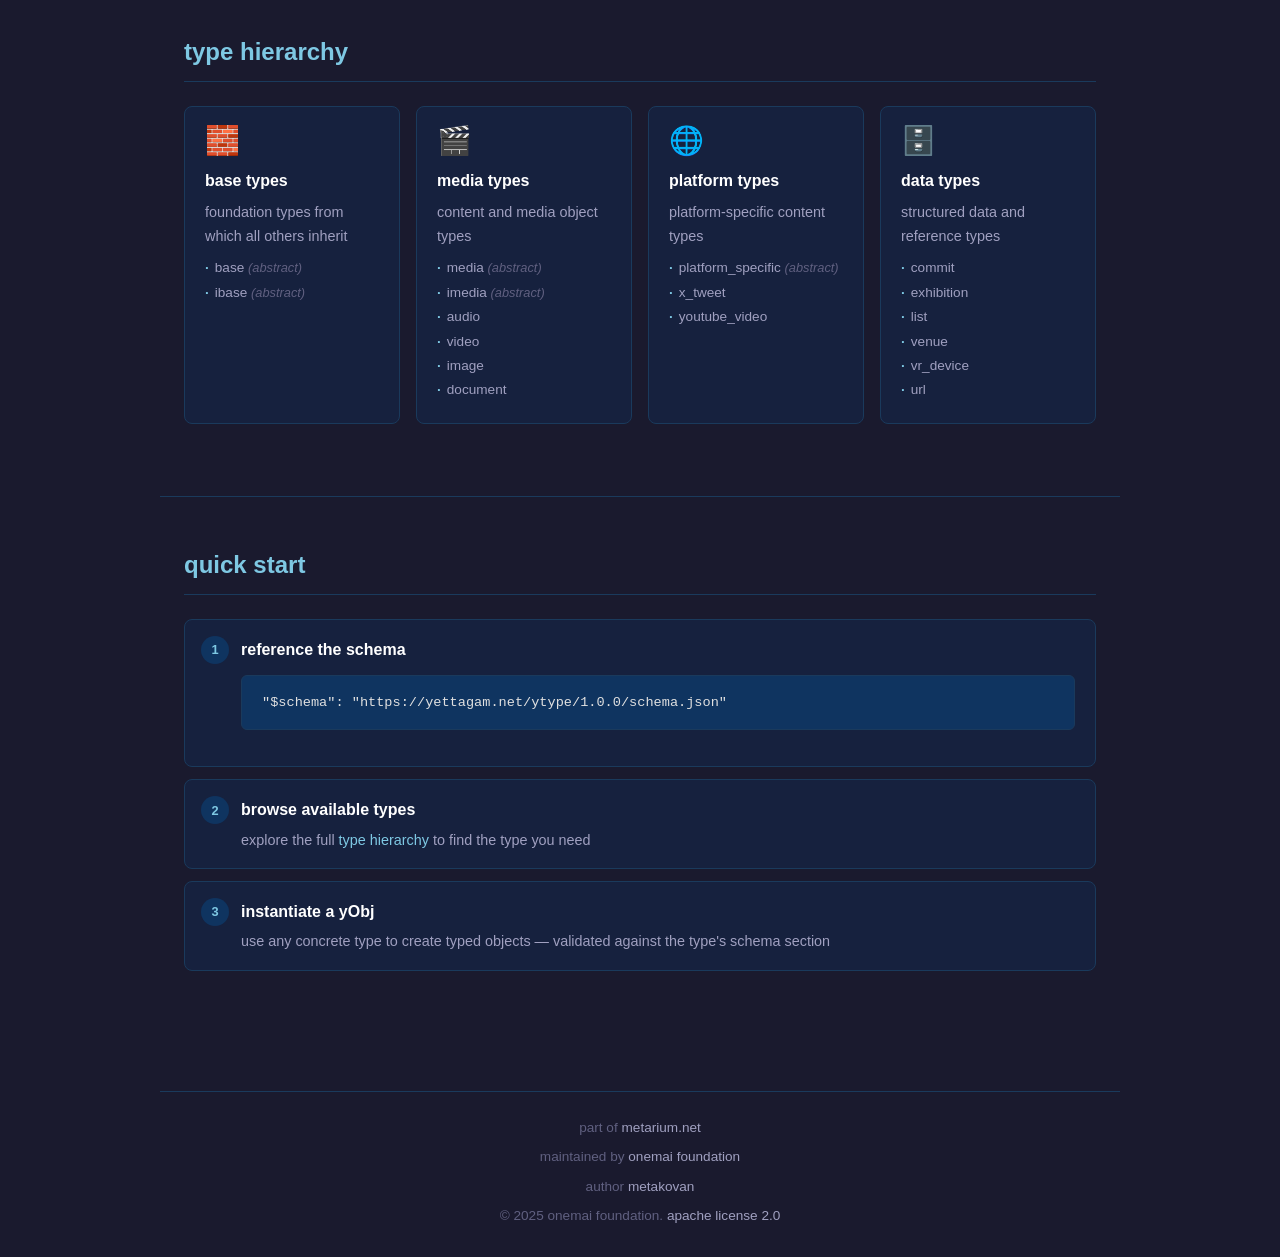
==== commit 0576cd68: "fix: update footer to reference Apache 2.0 license instead of all rights reserved" ====
--- a/index.html
+++ b/index.html
@@ -179,7 +179,7 @@
     <p>part of <a href="https://metarium.net">metarium.net</a></p>
     <p>maintained by <a href="https://onemai.net">onemai foundation</a></p>
     <p>author <a href="https://metakovan.net">metakovan</a></p>
-    <p>&copy; 2025 yettagam. all rights reserved.</p>
+    <p>&copy; 2025 onemai foundation. <a href="https://github.com/MetariumProject/yettagam-net-website/blob/main/LICENSE" target="_blank" rel="noopener">apache license 2.0</a></p>
   </footer>
 
   <script>
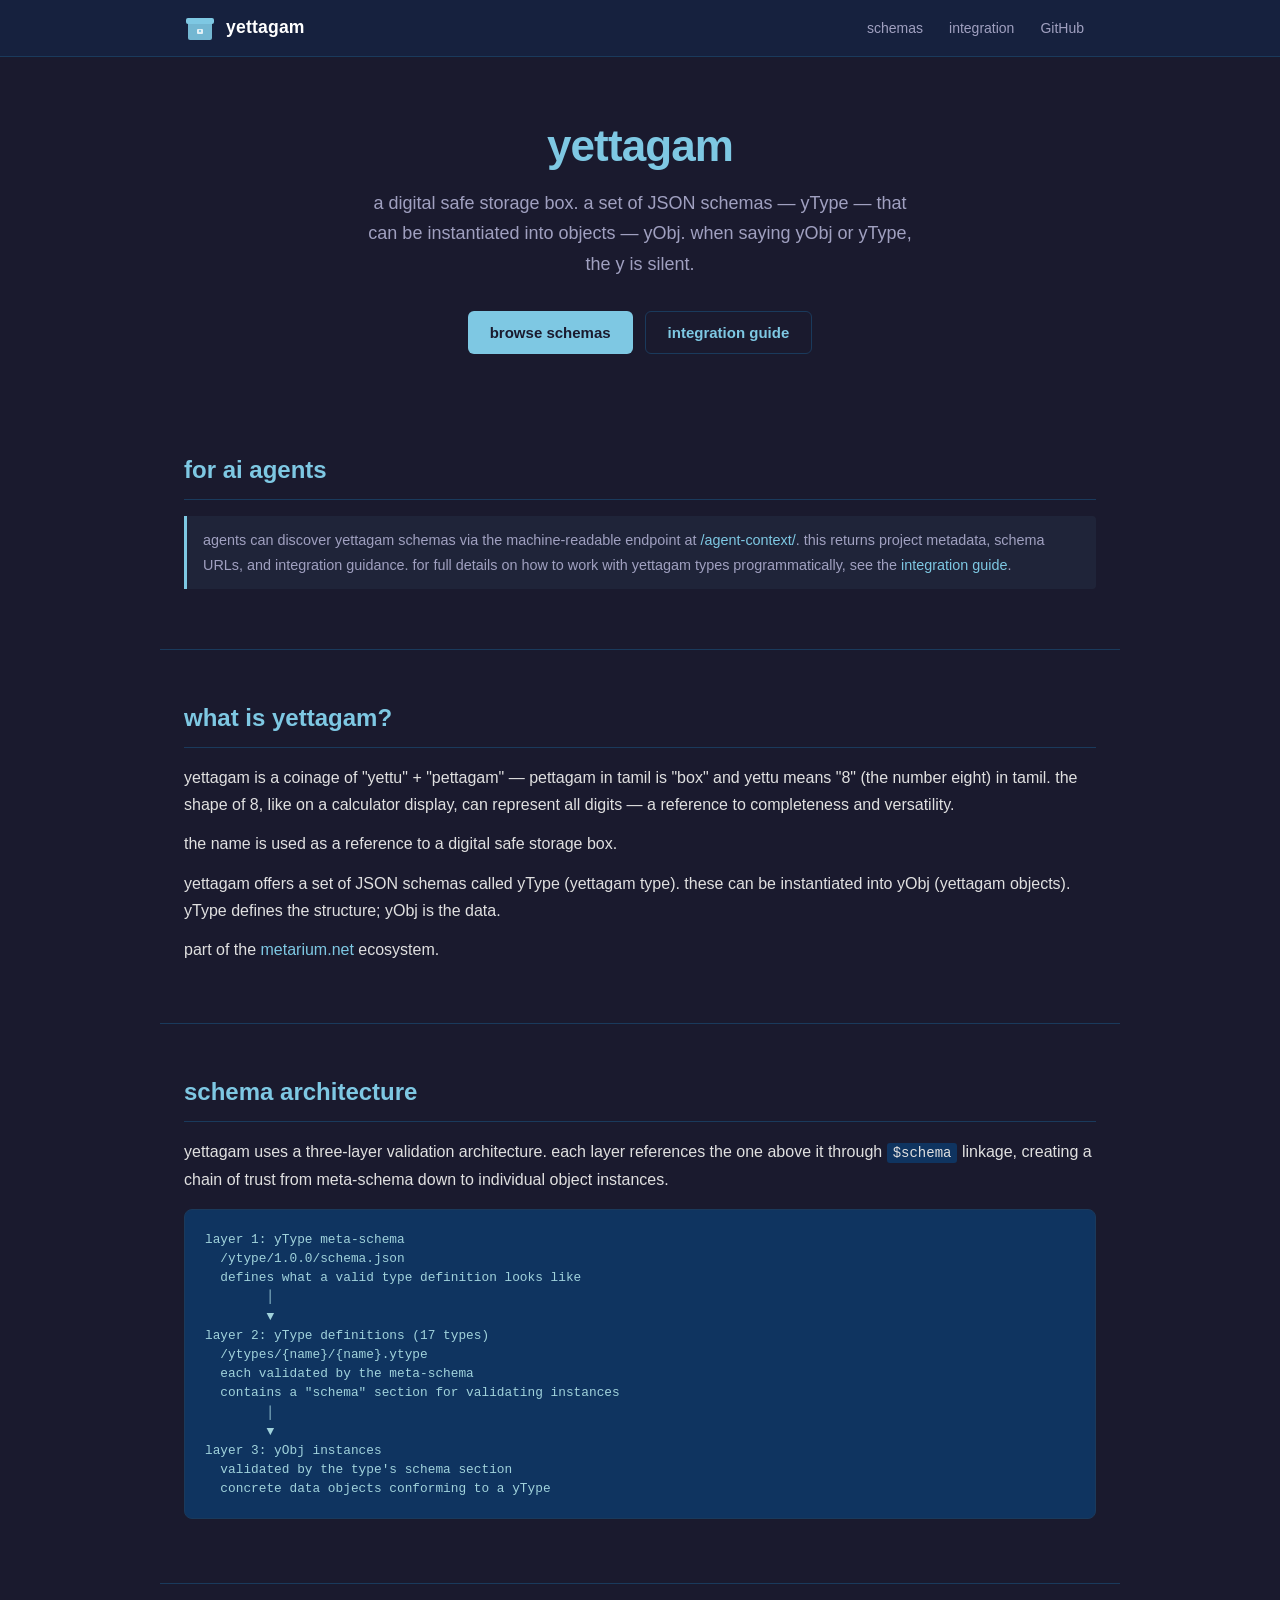
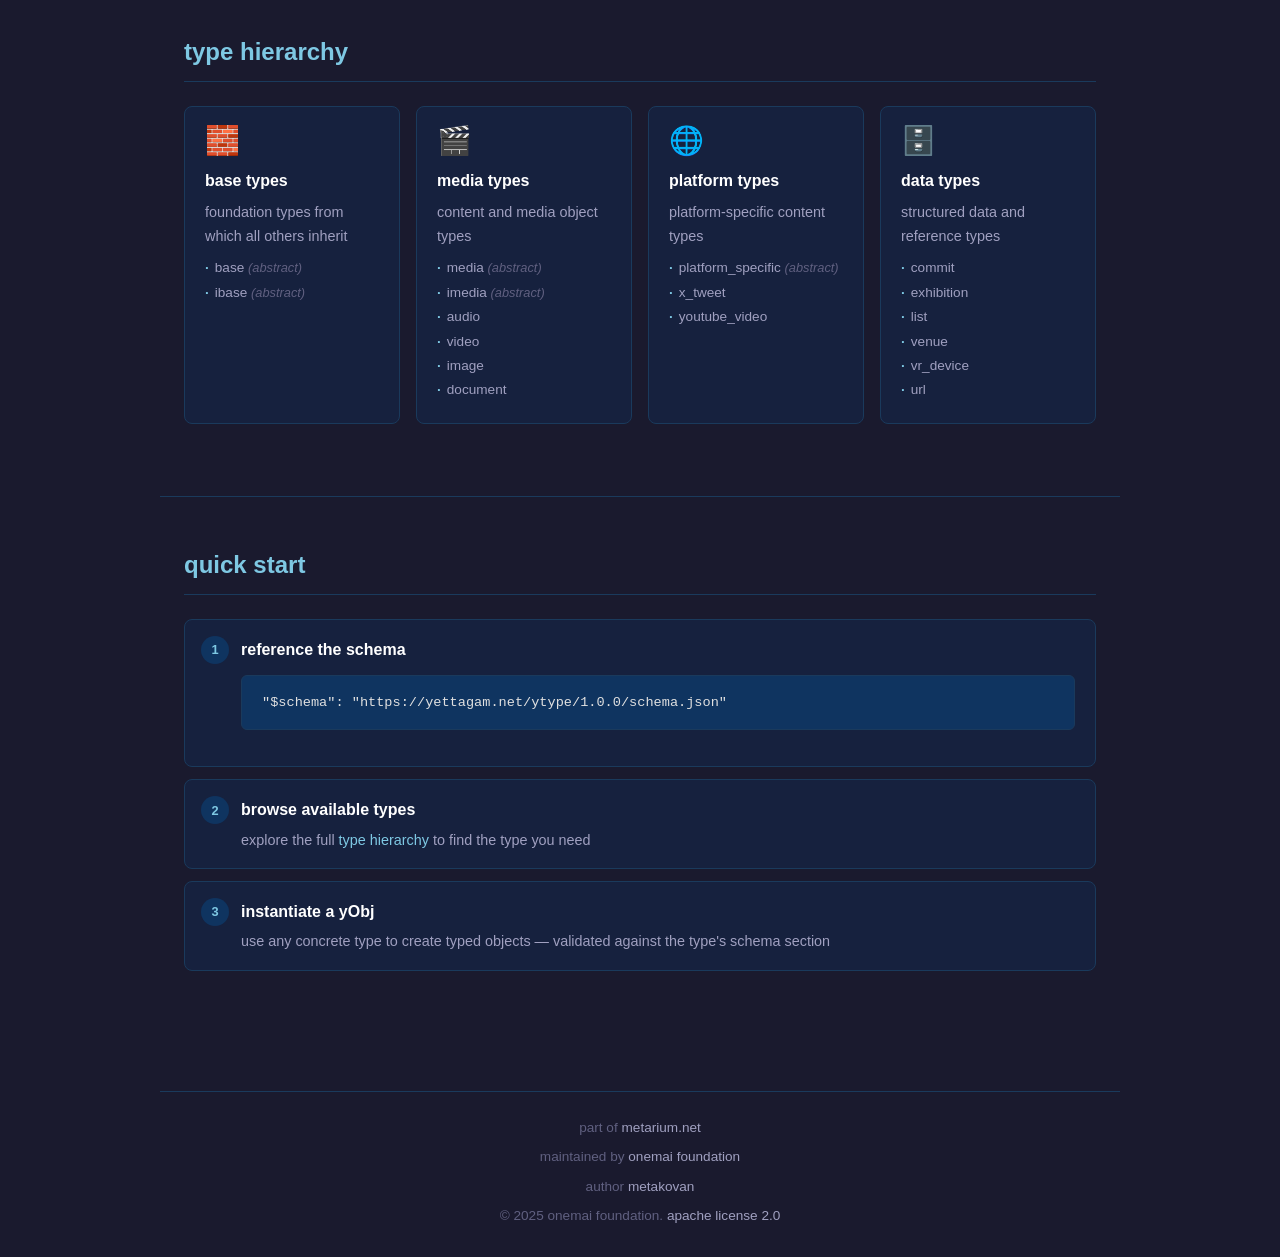
==== commit c4484ffb: "docs: update etymology — yettu means 8 in tamil" ====
--- a/index.html
+++ b/index.html
@@ -61,8 +61,9 @@
     <section class="section">
       <h2 class="section-title">what is yettagam?</h2>
       <p>
-        yettagam is a coinage of "yettu" + "pettagam" — pettagam in tamil is "box" and yettu is a
-        reference to how all digits can be shown with that shape, like on a calculator display.
+        yettagam is a coinage of "yettu" + "pettagam" — pettagam in tamil is "box" and yettu means
+        "8" (the number eight) in tamil. the shape of 8, like on a calculator display, can represent
+        all digits — a reference to completeness and versatility.
       </p>
       <p>
         the name is used as a reference to a digital safe storage box.
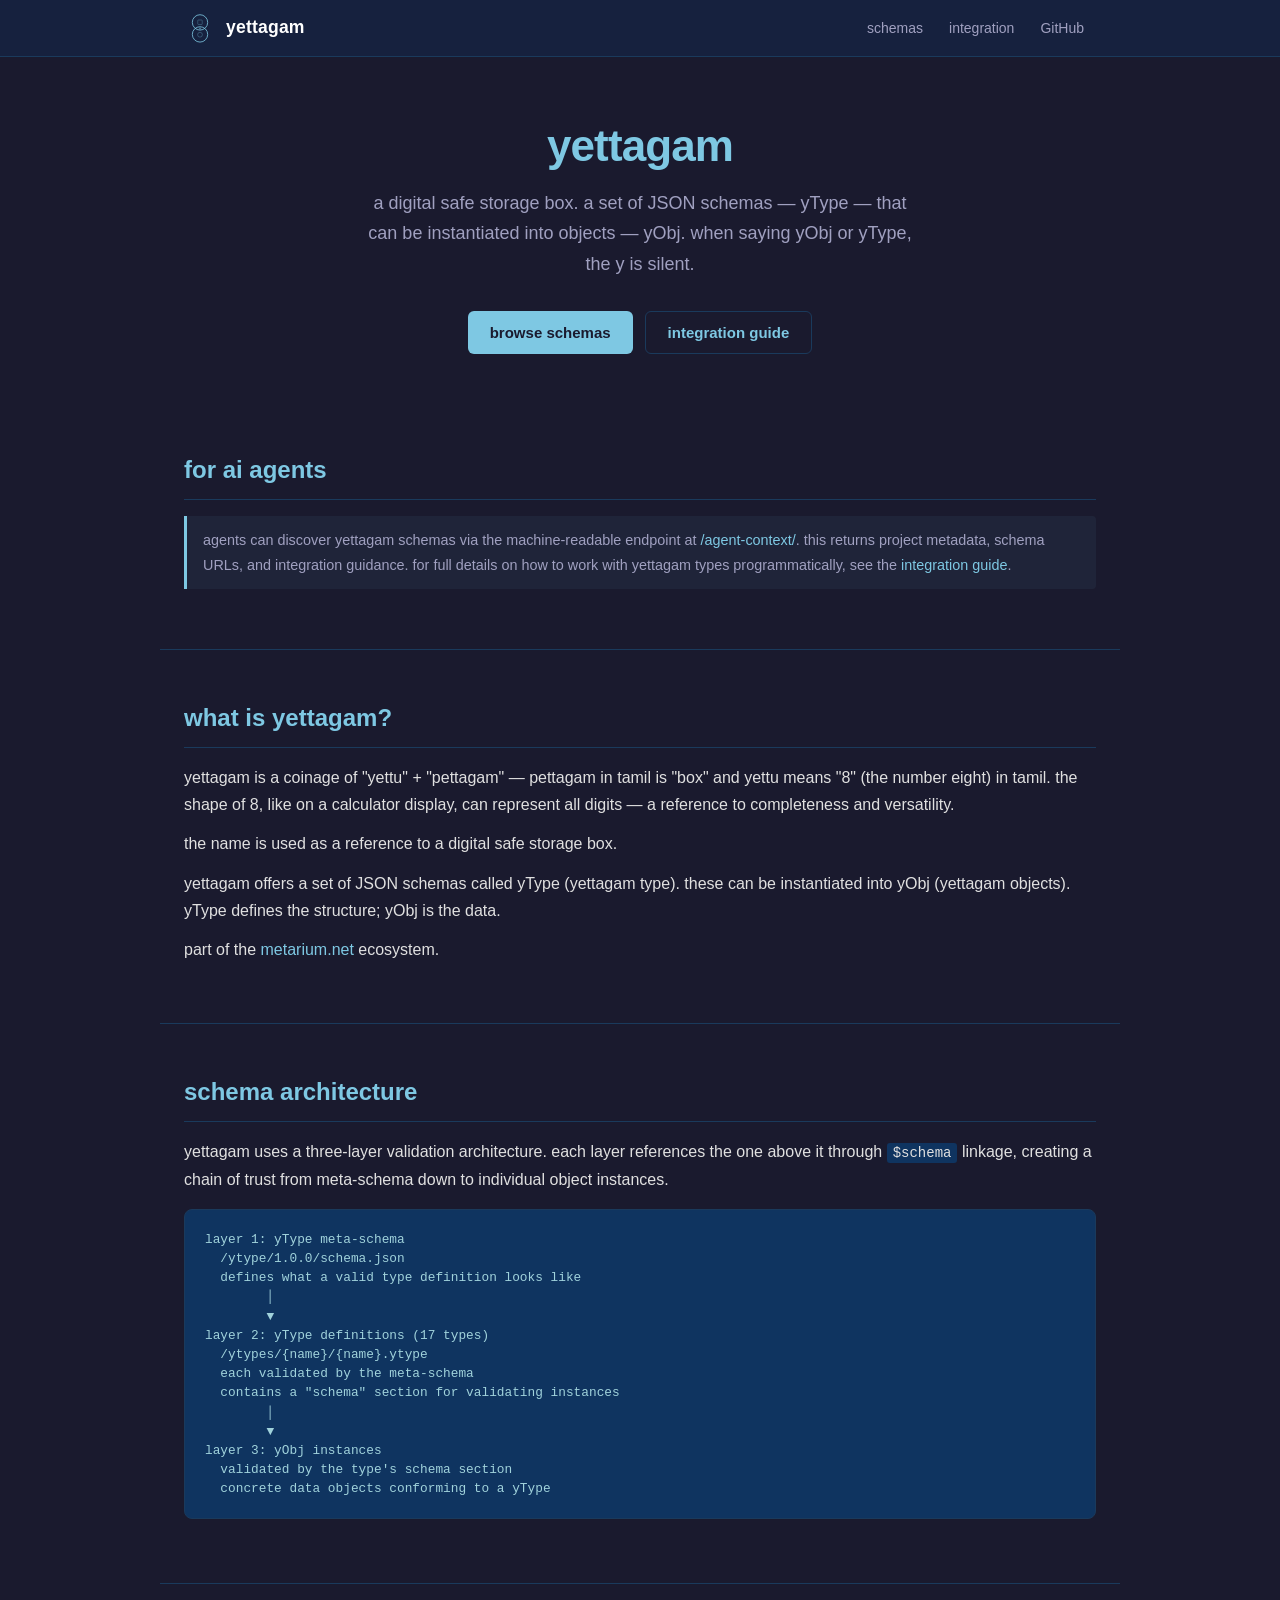
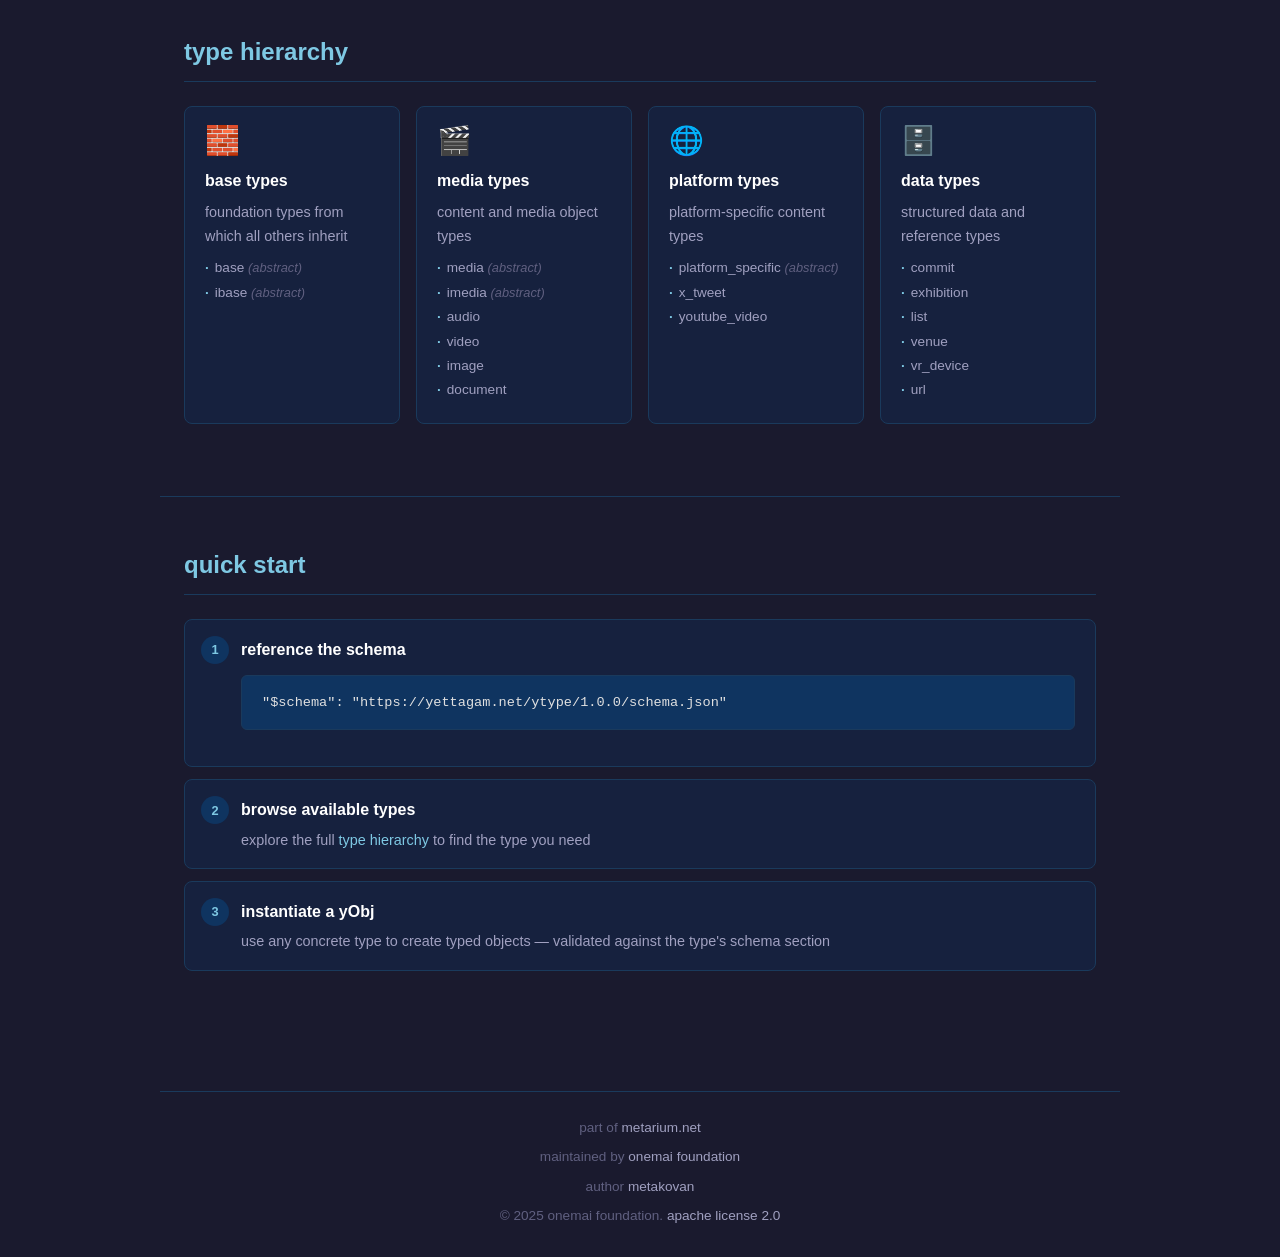
==== commit ec21d976: "feat: add nested-eight logo — SVG, PNG, favicon, social preview - logo.svg: full-size nested-eight l" ====
--- a/index.html
+++ b/index.html
@@ -9,7 +9,9 @@
   <meta property="og:title" content="yettagam — digital safe storage">
   <meta property="og:url" content="https://yettagam.net/">
   <meta property="og:site_name" content="yettagam">
+  <meta property="og:image" content="https://yettagam.net/static/logos/social-preview.png">
   <link rel="icon" type="image/svg+xml" href="/static/logos/favicon.svg">
+  <link rel="icon" type="image/png" sizes="192x192" href="/static/logos/logo-192.png">
   <link rel="stylesheet" href="/static/css/style.css">
 </head>
 <body>
@@ -17,7 +19,7 @@
   <nav class="nav">
     <div class="nav-inner">
       <a href="/" class="nav-brand">
-        <img class="nav-logo" src="/static/logos/favicon.svg" alt="yettagam" width="32" height="32">
+        <img class="nav-logo" src="/static/logos/logo.svg" alt="yettagam" width="32" height="32">
         <span>yettagam</span>
       </a>
       <button class="nav-toggle" aria-label="Menu">&#9776;</button>
